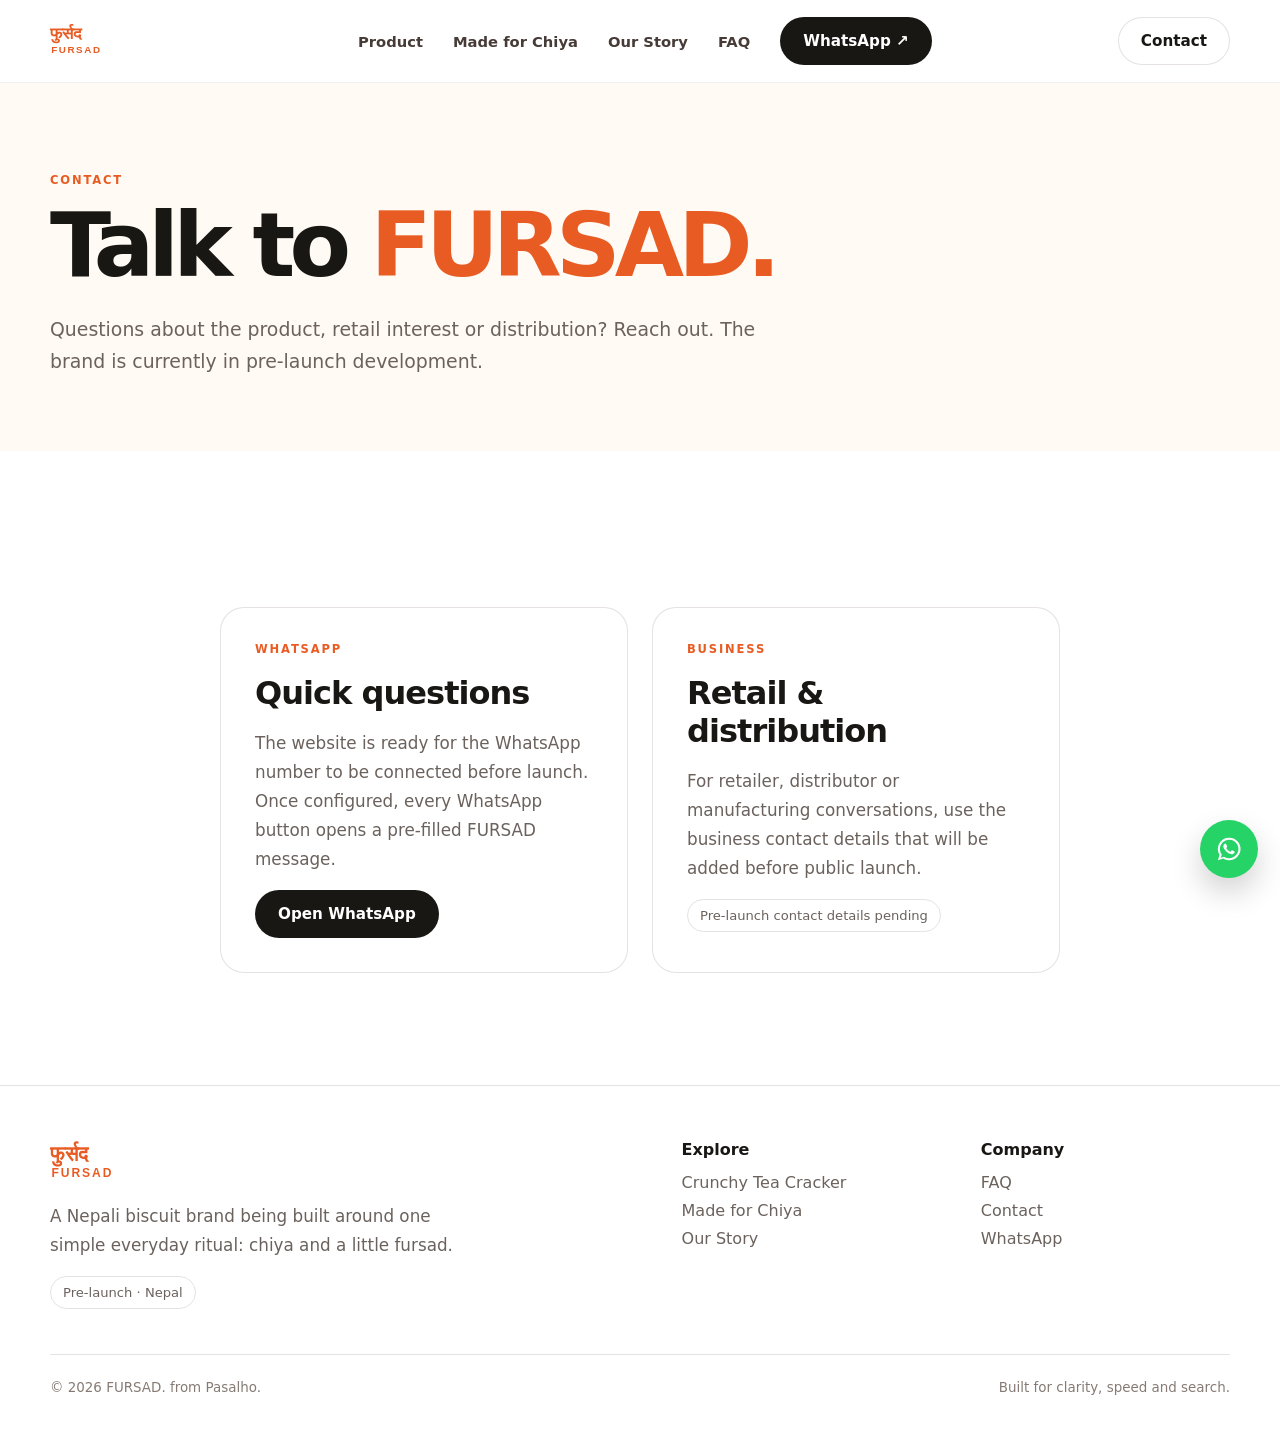
==== contact/index.html @ 2dcb5ae6 "Add complete Fursad static website and assets" ====
<!doctype html><html lang="en" data-whatsapp=""><head><meta charset="utf-8"><meta name="viewport" content="width=device-width,initial-scale=1"><title>Contact FURSAD | Nepal</title><meta name="description" content="Contact FURSAD about the upcoming Crunchy Tea Cracker, retail interest, distribution or product information."><meta name="theme-color" content="#E85C24"><link rel="icon" href="/assets/favicon.svg" type="image/svg+xml"><link rel="manifest" href="/manifest.webmanifest"><link rel="stylesheet" href="/assets/styles.css"><meta property="og:type" content="website"><meta property="og:title" content="Contact FURSAD | Nepal"><meta property="og:description" content="Contact FURSAD about the upcoming Crunchy Tea Cracker, retail interest, distribution or product information."><meta property="og:image" content="/assets/og-fursad.webp"><meta name="twitter:card" content="summary_large_image"></head><body><header class="nav"><div class="shell nav-inner"><a class="brand" href="/"><img src="/assets/logo.svg" alt="FURSAD"></a><nav class="nav-links" aria-label="Primary"><a href="/crunchy-tea-cracker/">Product</a><a href="/made-for-chiya/">Made for Chiya</a><a href="/our-story/">Our Story</a><a href="/faq/">FAQ</a><a class="button primary" data-whatsapp href="/contact/">WhatsApp ↗</a></nav><a class="button secondary" href="/contact/" aria-label="Contact FURSAD">Contact</a></div></header><main><section class="page-hero"><div class="shell"><div class="eyebrow">CONTACT</div><h1>Talk to <span class="orange">FURSAD.</span></h1><p>Questions about the product, retail interest or distribution? Reach out. The brand is currently in pre-launch development.</p></div></section><section class="section"><div class="shell content"><div class="contact-box"><div class="contact-panel"><div class="eyebrow">WHATSAPP</div><h2 style="margin-top:0">Quick questions</h2><p>The website is ready for the WhatsApp number to be connected before launch. Once configured, every WhatsApp button opens a pre-filled FURSAD message.</p><a class="button primary" data-whatsapp href="#">Open WhatsApp</a></div><div class="contact-panel"><div class="eyebrow">BUSINESS</div><h2 style="margin-top:0">Retail & distribution</h2><p>For retailer, distributor or manufacturing conversations, use the business contact details that will be added before public launch.</p><span class="pill">Pre-launch contact details pending</span></div></div></div></section></main><footer class="footer"><div class="shell"><div class="footer-grid"><div><img src="/assets/logo.svg" alt="FURSAD" style="width:150px"><p style="max-width:420px">A Nepali biscuit brand being built around one simple everyday ritual: chiya and a little fursad.</p><span class="pill">Pre-launch · Nepal</span></div><div><h4>Explore</h4><a href="/crunchy-tea-cracker/">Crunchy Tea Cracker</a><a href="/made-for-chiya/">Made for Chiya</a><a href="/our-story/">Our Story</a></div><div><h4>Company</h4><a href="/faq/">FAQ</a><a href="/contact/">Contact</a><a data-whatsapp href="/contact/">WhatsApp</a></div></div><div class="footer-bottom"><span>© 2026 FURSAD. from Pasalho.</span><span>Built for clarity, speed and search.</span></div></div></footer><a class="whatsapp" data-whatsapp href="/contact/" aria-label="Talk to FURSAD on WhatsApp"><svg viewBox="0 0 32 32" fill="none" aria-hidden="true"><path fill="currentColor" d="M16.04 3.2A12.75 12.75 0 0 0 5.24 22.72L3.2 28.8l6.28-2.01A12.8 12.8 0 1 0 16.04 3.2Zm0 23.27a10.52 10.52 0 0 1-5.36-1.47l-.38-.23-3.73 1.19 1.22-3.63-.25-.39A10.54 10.54 0 1 1 16.04 26.47Zm5.78-7.89c-.32-.16-1.88-.93-2.17-1.03-.29-.11-.5-.16-.71.16-.21.32-.82 1.03-1 1.24-.18.21-.37.24-.69.08-.32-.16-1.35-.5-2.57-1.59-.95-.85-1.59-1.89-1.78-2.21-.18-.32-.02-.49.14-.65.14-.14.32-.37.48-.56.16-.18.21-.32.32-.53.11-.21.05-.4-.03-.56-.08-.16-.71-1.72-.98-2.36-.26-.62-.52-.54-.71-.55h-.61c-.21 0-.56.08-.85.4-.29.32-1.11 1.08-1.11 2.64s1.14 3.06 1.3 3.27c.16.21 2.24 3.42 5.42 4.8.76.33 1.35.52 1.81.67.76.24 1.45.21 2 .13.61-.09 1.88-.77 2.14-1.51.26-.74.26-1.38.18-1.51-.08-.13-.29-.21-.61-.37Z"/></svg></a><script src="/assets/script.js" defer></script></body></html>
---- assets/styles.css ----
:root{--orange:#E85C24;--cream:#FFF3DE;--cream2:#FAE9CE;--brown:#382117;--olive:#596B32;--ink:#191714;--muted:#6B625D;--white:#fff;--line:rgba(56,33,23,.13);--shadow:0 24px 70px rgba(56,33,23,.12);--max:1180px}*{box-sizing:border-box}html{scroll-behavior:smooth}body{margin:0;background:#fff;color:var(--ink);font-family:Inter,ui-sans-serif,system-ui,-apple-system,BlinkMacSystemFont,"Segoe UI",sans-serif;-webkit-font-smoothing:antialiased}img{max-width:100%;display:block}a{color:inherit;text-decoration:none}p{line-height:1.72;color:var(--muted);font-size:1.05rem}.shell{width:min(calc(100% - 40px),var(--max));margin:auto}.nav{position:sticky;top:0;z-index:50;background:rgba(255,255,255,.88);backdrop-filter:blur(18px);border-bottom:1px solid rgba(56,33,23,.07)}.nav-inner{height:82px;display:flex;align-items:center;justify-content:space-between;gap:28px}.brand{display:flex;align-items:center;gap:14px}.brand img{width:122px;height:auto}.nav-links{display:flex;align-items:center;gap:30px;font-size:.92rem;font-weight:650}.nav-links a{color:#463b36}.nav-links a:hover{color:var(--orange)}.button{display:inline-flex;align-items:center;justify-content:center;gap:9px;border-radius:999px;padding:14px 22px;font-size:.95rem;font-weight:750;transition:.2s ease;border:1px solid transparent}.button.primary{background:var(--ink);color:white}.button.primary:hover{background:var(--orange);transform:translateY(-1px)}.button.secondary{border-color:var(--line);background:#fff}.button.secondary:hover{border-color:var(--orange);color:var(--orange)}.eyebrow{text-transform:uppercase;letter-spacing:.16em;font-size:.72rem;font-weight:800;color:var(--orange);margin-bottom:18px}.hero{padding:76px 0 70px;background:linear-gradient(180deg,#fff 0%,#fffaf3 100%);overflow:hidden}.hero-grid{display:grid;grid-template-columns:.95fr 1.05fr;gap:74px;align-items:center}.hero h1,.page-hero h1{font-size:clamp(3.6rem,7vw,7.2rem);line-height:.91;letter-spacing:-.065em;margin:0 0 26px;font-weight:850}.hero h1 span{color:var(--orange)}.hero-copy{max-width:620px;font-size:1.2rem}.hero-actions{display:flex;gap:12px;flex-wrap:wrap;margin-top:32px}.hero-media{position:relative}.hero-media:before{content:"";position:absolute;inset:10% -15% -12% 12%;background:#f4dcc1;border-radius:50%;filter:blur(1px);z-index:0}.hero-image{position:relative;z-index:1;border-radius:34px;box-shadow:var(--shadow);width:100%;aspect-ratio:4/3;object-fit:cover}.micro-note{font-size:.8rem;color:#84776f;margin-top:15px}.section{padding:112px 0}.section.soft{background:var(--cream)}.section.dark{background:var(--ink);color:white}.section.dark p{color:#cfc7c2}.section.dark .eyebrow{color:#ff915c}.display{font-size:clamp(2.7rem,5.2vw,5.7rem);line-height:.98;letter-spacing:-.055em;margin:0 0 28px;font-weight:830}.lede{font-size:1.2rem;max-width:750px}.two-col{display:grid;grid-template-columns:1fr 1fr;gap:80px;align-items:center}.principles{display:grid;grid-template-columns:repeat(3,1fr);gap:1px;background:var(--line);border:1px solid var(--line);margin-top:58px}.principle{background:white;padding:38px}.principle span{display:inline-flex;width:38px;height:38px;border-radius:50%;align-items:center;justify-content:center;background:var(--cream);color:var(--orange);font-weight:800;margin-bottom:52px}.principle h3{font-size:1.3rem;margin:0 0 12px}.product-card{background:white;border-radius:34px;padding:28px;box-shadow:var(--shadow)}.product-card img{border-radius:22px;width:100%;aspect-ratio:4/3;object-fit:cover}.product-meta{display:flex;justify-content:space-between;gap:20px;padding:22px 4px 0}.product-meta strong{font-size:1.15rem}.product-meta small{display:block;color:var(--muted);margin-top:5px}.quote{font-size:clamp(2.4rem,5vw,5rem);line-height:1.03;letter-spacing:-.05em;font-weight:800;max-width:930px}.orange{color:var(--orange)}.story-lines{display:grid;grid-template-columns:repeat(4,1fr);gap:22px;margin-top:55px}.story-line{border-top:1px solid rgba(255,255,255,.18);padding-top:24px}.story-line h3{color:white;font-size:1.1rem;margin:0 0 10px}.story-line p{font-size:.94rem}.faq-list{max-width:880px;margin:48px auto 0}.faq-item{border-top:1px solid var(--line);padding:28px 0}.faq-item h3{margin:0 0 12px;font-size:1.3rem}.faq-item p{margin:0}.prelaunch{text-align:center;max-width:820px;margin:auto}.prelaunch .display{max-width:760px;margin-left:auto;margin-right:auto}.footer{padding:54px 0 40px;border-top:1px solid var(--line)}.footer-grid{display:grid;grid-template-columns:1.4fr .6fr .6fr;gap:50px}.footer h4{margin:0 0 14px}.footer a{display:block;color:var(--muted);margin:9px 0}.footer-bottom{margin-top:45px;padding-top:25px;border-top:1px solid var(--line);display:flex;justify-content:space-between;color:#867b74;font-size:.84rem}.whatsapp{position:fixed;right:22px;bottom:22px;z-index:60;background:#25D366;color:white;width:58px;height:58px;border-radius:50%;display:flex;align-items:center;justify-content:center;box-shadow:0 14px 30px rgba(0,0,0,.18);transition:.2s}.whatsapp:hover{transform:translateY(-3px) scale(1.03)}.whatsapp svg{width:28px;height:28px}.page-hero{padding:90px 0 55px;background:#fffaf3}.page-hero p{max-width:760px;font-size:1.18rem}.content{max-width:840px;margin:auto}.content h2{font-size:2rem;letter-spacing:-.03em;margin:56px 0 14px}.content h3{font-size:1.3rem;margin:34px 0 8px}.contact-box{display:grid;grid-template-columns:1fr 1fr;gap:24px;margin-top:44px}.contact-panel{padding:34px;border:1px solid var(--line);border-radius:24px;background:white}.pill{display:inline-block;border:1px solid var(--line);padding:8px 12px;border-radius:999px;font-size:.82rem;color:var(--muted)}@media(max-width:900px){.nav-links{display:none}.hero{padding-top:42px}.hero-grid,.two-col{grid-template-columns:1fr;gap:46px}.hero-grid{grid-template-areas:"copy" "media"}.principles{grid-template-columns:1fr}.story-lines{grid-template-columns:1fr 1fr}.footer-grid{grid-template-columns:1fr 1fr}.footer-grid>div:first-child{grid-column:1/-1}.section{padding:82px 0}.contact-box{grid-template-columns:1fr}}@media(max-width:560px){.shell{width:min(calc(100% - 28px),var(--max))}.nav-inner{height:72px}.brand img{width:104px}.hero h1,.page-hero h1{font-size:3.4rem}.hero-copy{font-size:1.07rem}.hero-actions .button{width:100%}.hero-image{border-radius:24px}.section{padding:68px 0}.display{font-size:2.6rem}.principle{padding:28px}.story-lines{grid-template-columns:1fr}.footer-grid{grid-template-columns:1fr}.footer-grid>div:first-child{grid-column:auto}.footer-bottom{flex-direction:column;gap:8px}.whatsapp{right:16px;bottom:16px;width:54px;height:54px}.product-card{padding:18px;border-radius:24px}.product-card img{border-radius:17px}}@media(prefers-reduced-motion:reduce){html{scroll-behavior:auto}.button,.whatsapp{transition:none}}
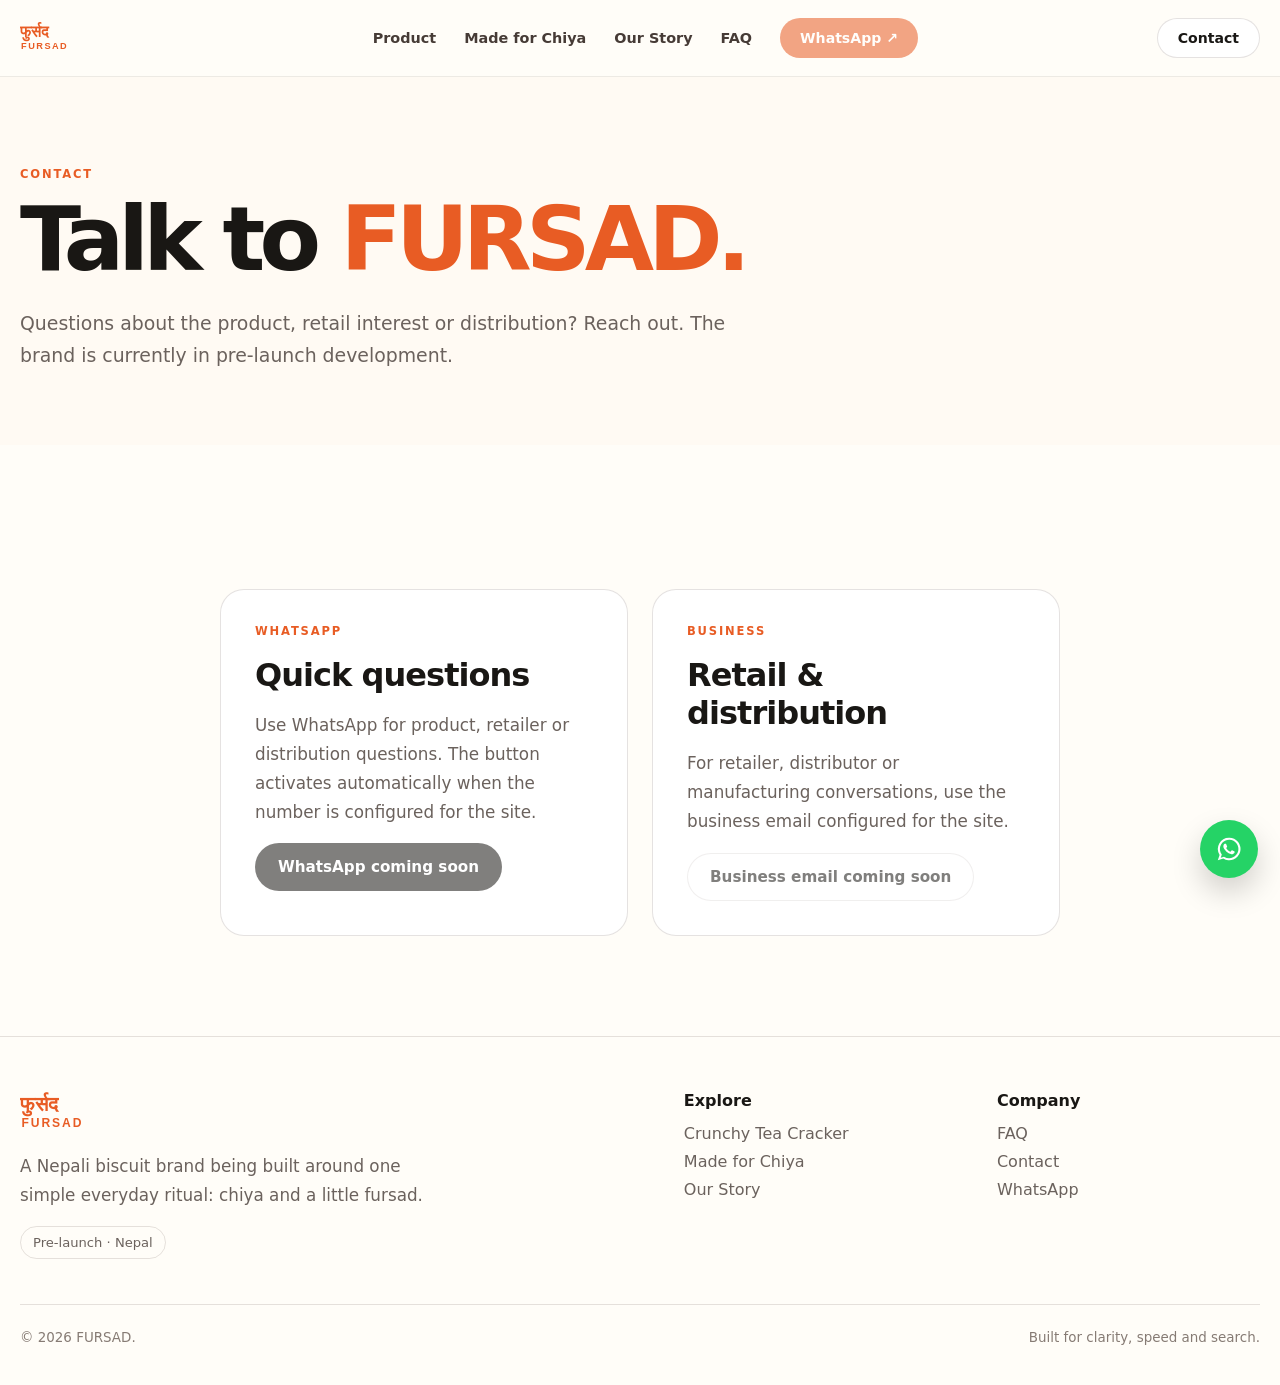
==== commit 90ecb3ba: "fix: clean brand ownership and contact UX" ====
--- a/contact/index.html
+++ b/contact/index.html
@@ -1 +1 @@
-<!doctype html><html lang="en" data-whatsapp=""><head><meta charset="utf-8"><meta name="viewport" content="width=device-width,initial-scale=1"><title>Contact FURSAD | Nepal</title><meta name="description" content="Contact FURSAD about the upcoming Crunchy Tea Cracker, retail interest, distribution or product information."><meta name="theme-color" content="#E85C24"><link rel="icon" href="/assets/favicon.svg" type="image/svg+xml"><link rel="manifest" href="/manifest.webmanifest"><link rel="stylesheet" href="/assets/styles.css"><meta property="og:type" content="website"><meta property="og:title" content="Contact FURSAD | Nepal"><meta property="og:description" content="Contact FURSAD about the upcoming Crunchy Tea Cracker, retail interest, distribution or product information."><meta property="og:image" content="/assets/og-fursad.webp"><meta name="twitter:card" content="summary_large_image"></head><body><header class="nav"><div class="shell nav-inner"><a class="brand" href="/"><img src="/assets/logo.svg" alt="FURSAD"></a><nav class="nav-links" aria-label="Primary"><a href="/crunchy-tea-cracker/">Product</a><a href="/made-for-chiya/">Made for Chiya</a><a href="/our-story/">Our Story</a><a href="/faq/">FAQ</a><a class="button primary" data-whatsapp href="/contact/">WhatsApp ↗</a></nav><a class="button secondary" href="/contact/" aria-label="Contact FURSAD">Contact</a></div></header><main><section class="page-hero"><div class="shell"><div class="eyebrow">CONTACT</div><h1>Talk to <span class="orange">FURSAD.</span></h1><p>Questions about the product, retail interest or distribution? Reach out. The brand is currently in pre-launch development.</p></div></section><section class="section"><div class="shell content"><div class="contact-box"><div class="contact-panel"><div class="eyebrow">WHATSAPP</div><h2 style="margin-top:0">Quick questions</h2><p>The website is ready for the WhatsApp number to be connected before launch. Once configured, every WhatsApp button opens a pre-filled FURSAD message.</p><a class="button primary" data-whatsapp href="#">Open WhatsApp</a></div><div class="contact-panel"><div class="eyebrow">BUSINESS</div><h2 style="margin-top:0">Retail & distribution</h2><p>For retailer, distributor or manufacturing conversations, use the business contact details that will be added before public launch.</p><span class="pill">Pre-launch contact details pending</span></div></div></div></section></main><footer class="footer"><div class="shell"><div class="footer-grid"><div><img src="/assets/logo.svg" alt="FURSAD" style="width:150px"><p style="max-width:420px">A Nepali biscuit brand being built around one simple everyday ritual: chiya and a little fursad.</p><span class="pill">Pre-launch · Nepal</span></div><div><h4>Explore</h4><a href="/crunchy-tea-cracker/">Crunchy Tea Cracker</a><a href="/made-for-chiya/">Made for Chiya</a><a href="/our-story/">Our Story</a></div><div><h4>Company</h4><a href="/faq/">FAQ</a><a href="/contact/">Contact</a><a data-whatsapp href="/contact/">WhatsApp</a></div></div><div class="footer-bottom"><span>© 2026 FURSAD. from Pasalho.</span><span>Built for clarity, speed and search.</span></div></div></footer><a class="whatsapp" data-whatsapp href="/contact/" aria-label="Talk to FURSAD on WhatsApp"><svg viewBox="0 0 32 32" fill="none" aria-hidden="true"><path fill="currentColor" d="M16.04 3.2A12.75 12.75 0 0 0 5.24 22.72L3.2 28.8l6.28-2.01A12.8 12.8 0 1 0 16.04 3.2Zm0 23.27a10.52 10.52 0 0 1-5.36-1.47l-.38-.23-3.73 1.19 1.22-3.63-.25-.39A10.54 10.54 0 1 1 16.04 26.47Zm5.78-7.89c-.32-.16-1.88-.93-2.17-1.03-.29-.11-.5-.16-.71.16-.21.32-.82 1.03-1 1.24-.18.21-.37.24-.69.08-.32-.16-1.35-.5-2.57-1.59-.95-.85-1.59-1.89-1.78-2.21-.18-.32-.02-.49.14-.65.14-.14.32-.37.48-.56.16-.18.21-.32.32-.53.11-.21.05-.4-.03-.56-.08-.16-.71-1.72-.98-2.36-.26-.62-.52-.54-.71-.55h-.61c-.21 0-.56.08-.85.4-.29.32-1.11 1.08-1.11 2.64s1.14 3.06 1.3 3.27c.16.21 2.24 3.42 5.42 4.8.76.33 1.35.52 1.81.67.76.24 1.45.21 2 .13.61-.09 1.88-.77 2.14-1.51.26-.74.26-1.38.18-1.51-.08-.13-.29-.21-.61-.37Z"/></svg></a><script src="/assets/script.js" defer></script></body></html>+<!doctype html><html lang="en" data-whatsapp=""><head><meta charset="utf-8"><meta name="viewport" content="width=device-width,initial-scale=1"><title>Contact FURSAD | Nepal</title><meta name="description" content="Contact FURSAD about the upcoming Crunchy Tea Cracker, retail interest, distribution or product information."><meta name="theme-color" content="#E85C24"><link rel="icon" href="/assets/favicon.svg" type="image/svg+xml"><link rel="manifest" href="/manifest.webmanifest"><link rel="stylesheet" href="/assets/styles.css"><link rel="canonical" href="https://fursad-blue.vercel.app/contact/"><meta property="og:type" content="website"><meta property="og:title" content="Contact FURSAD | Nepal"><meta property="og:description" content="Contact FURSAD about the upcoming Crunchy Tea Cracker, retail interest, distribution or product information."><meta property="og:url" content="https://fursad-blue.vercel.app/contact/"><meta property="og:image" content="https://fursad-blue.vercel.app/assets/og-fursad.webp"><meta name="twitter:card" content="summary_large_image"><meta name="twitter:image" content="https://fursad-blue.vercel.app/assets/og-fursad.webp"></head><body><header class="nav"><div class="shell nav-inner"><a class="brand" href="/"><img src="/assets/logo.svg" alt="FURSAD"></a><button class="menu-toggle" type="button" aria-label="Open navigation" aria-expanded="false" aria-controls="primary-navigation"><span></span><span></span><span></span></button><nav class="nav-links" id="primary-navigation" aria-label="Primary"><a href="/crunchy-tea-cracker/">Product</a><a href="/made-for-chiya/">Made for Chiya</a><a href="/our-story/">Our Story</a><a href="/faq/">FAQ</a><a class="mobile-only" href="/contact/">Contact</a><a class="button primary" data-whatsapp href="/contact/">WhatsApp ↗</a></nav><a class="button secondary" href="/contact/" aria-label="Contact FURSAD">Contact</a></div></header><main><section class="page-hero"><div class="shell"><div class="eyebrow">CONTACT</div><h1>Talk to <span class="orange">FURSAD.</span></h1><p>Questions about the product, retail interest or distribution? Reach out. The brand is currently in pre-launch development.</p></div></section><section class="section"><div class="shell content"><div class="contact-box"><div class="contact-panel"><div class="eyebrow">WHATSAPP</div><h2 style="margin-top:0">Quick questions</h2><p>Use WhatsApp for product, retailer or distribution questions. The button activates automatically when the number is configured for the site.</p><a class="button primary" data-whatsapp href="#" aria-disabled="true">WhatsApp coming soon</a></div><div class="contact-panel"><div class="eyebrow">BUSINESS</div><h2 style="margin-top:0">Retail & distribution</h2><p>For retailer, distributor or manufacturing conversations, use the business email configured for the site.</p><a class="button secondary contact-email" data-business-email href="#" aria-disabled="true">Business email coming soon</a></div></div></div></section></main><footer class="footer"><div class="shell"><div class="footer-grid"><div><img src="/assets/logo.svg" alt="FURSAD" style="width:150px"><p style="max-width:420px">A Nepali biscuit brand being built around one simple everyday ritual: chiya and a little fursad.</p><span class="pill">Pre-launch · Nepal</span></div><div><h4>Explore</h4><a href="/crunchy-tea-cracker/">Crunchy Tea Cracker</a><a href="/made-for-chiya/">Made for Chiya</a><a href="/our-story/">Our Story</a></div><div><h4>Company</h4><a href="/faq/">FAQ</a><a href="/contact/">Contact</a><a data-whatsapp href="/contact/">WhatsApp</a></div></div><div class="footer-bottom"><span>© 2026 FURSAD.</span><span>Built for clarity, speed and search.</span></div></div></footer><a class="whatsapp" data-whatsapp href="/contact/" aria-label="Talk to FURSAD on WhatsApp"><svg viewBox="0 0 32 32" fill="none" aria-hidden="true"><path fill="currentColor" d="M16.04 3.2A12.75 12.75 0 0 0 5.24 22.72L3.2 28.8l6.28-2.01A12.8 12.8 0 1 0 16.04 3.2Zm0 23.27a10.52 10.52 0 0 1-5.36-1.47l-.38-.23-3.73 1.19 1.22-3.63-.25-.39A10.54 10.54 0 1 1 16.04 26.47Zm5.78-7.89c-.32-.16-1.88-.93-2.17-1.03-.29-.11-.5-.16-.71.16-.21.32-.82 1.03-1 1.24-.18.21-.37.24-.69.08-.32-.16-1.35-.5-2.57-1.59-.95-.85-1.59-1.89-1.78-2.21-.18-.32-.02-.49.14-.65.14-.14.32-.37.48-.56.16-.18.21-.32.32-.53.11-.21.05-.4-.03-.56-.08-.16-.71-1.72-.98-2.36-.26-.62-.52-.54-.71-.55h-.61c-.21 0-.56.08-.85.4-.29.32-1.11 1.08-1.11 2.64s1.14 3.06 1.3 3.27c.16.21 2.24 3.42 5.42 4.8.76.33 1.35.52 1.81.67.76.24 1.45.21 2 .13.61-.09 1.88-.77 2.14-1.51.26-.74.26-1.38.18-1.51-.08-.13-.29-.21-.61-.37Z"/></svg></a><script src="/assets/site-config.js"></script><script src="/assets/script.js" defer></script></body></html>
--- a/assets/styles.css
+++ b/assets/styles.css
@@ -1 +1,56 @@
 :root{--orange:#E85C24;--cream:#FFF3DE;--cream2:#FAE9CE;--brown:#382117;--olive:#596B32;--ink:#191714;--muted:#6B625D;--white:#fff;--line:rgba(56,33,23,.13);--shadow:0 24px 70px rgba(56,33,23,.12);--max:1180px}*{box-sizing:border-box}html{scroll-behavior:smooth}body{margin:0;background:#fff;color:var(--ink);font-family:Inter,ui-sans-serif,system-ui,-apple-system,BlinkMacSystemFont,"Segoe UI",sans-serif;-webkit-font-smoothing:antialiased}img{max-width:100%;display:block}a{color:inherit;text-decoration:none}p{line-height:1.72;color:var(--muted);font-size:1.05rem}.shell{width:min(calc(100% - 40px),var(--max));margin:auto}.nav{position:sticky;top:0;z-index:50;background:rgba(255,255,255,.88);backdrop-filter:blur(18px);border-bottom:1px solid rgba(56,33,23,.07)}.nav-inner{height:82px;display:flex;align-items:center;justify-content:space-between;gap:28px}.brand{display:flex;align-items:center;gap:14px}.brand img{width:122px;height:auto}.nav-links{display:flex;align-items:center;gap:30px;font-size:.92rem;font-weight:650}.nav-links a{color:#463b36}.nav-links a:hover{color:var(--orange)}.button{display:inline-flex;align-items:center;justify-content:center;gap:9px;border-radius:999px;padding:14px 22px;font-size:.95rem;font-weight:750;transition:.2s ease;border:1px solid transparent}.button.primary{background:var(--ink);color:white}.button.primary:hover{background:var(--orange);transform:translateY(-1px)}.button.secondary{border-color:var(--line);background:#fff}.button.secondary:hover{border-color:var(--orange);color:var(--orange)}.eyebrow{text-transform:uppercase;letter-spacing:.16em;font-size:.72rem;font-weight:800;color:var(--orange);margin-bottom:18px}.hero{padding:76px 0 70px;background:linear-gradient(180deg,#fff 0%,#fffaf3 100%);overflow:hidden}.hero-grid{display:grid;grid-template-columns:.95fr 1.05fr;gap:74px;align-items:center}.hero h1,.page-hero h1{font-size:clamp(3.6rem,7vw,7.2rem);line-height:.91;letter-spacing:-.065em;margin:0 0 26px;font-weight:850}.hero h1 span{color:var(--orange)}.hero-copy{max-width:620px;font-size:1.2rem}.hero-actions{display:flex;gap:12px;flex-wrap:wrap;margin-top:32px}.hero-media{position:relative}.hero-media:before{content:"";position:absolute;inset:10% -15% -12% 12%;background:#f4dcc1;border-radius:50%;filter:blur(1px);z-index:0}.hero-image{position:relative;z-index:1;border-radius:34px;box-shadow:var(--shadow);width:100%;aspect-ratio:4/3;object-fit:cover}.micro-note{font-size:.8rem;color:#84776f;margin-top:15px}.section{padding:112px 0}.section.soft{background:var(--cream)}.section.dark{background:var(--ink);color:white}.section.dark p{color:#cfc7c2}.section.dark .eyebrow{color:#ff915c}.display{font-size:clamp(2.7rem,5.2vw,5.7rem);line-height:.98;letter-spacing:-.055em;margin:0 0 28px;font-weight:830}.lede{font-size:1.2rem;max-width:750px}.two-col{display:grid;grid-template-columns:1fr 1fr;gap:80px;align-items:center}.principles{display:grid;grid-template-columns:repeat(3,1fr);gap:1px;background:var(--line);border:1px solid var(--line);margin-top:58px}.principle{background:white;padding:38px}.principle span{display:inline-flex;width:38px;height:38px;border-radius:50%;align-items:center;justify-content:center;background:var(--cream);color:var(--orange);font-weight:800;margin-bottom:52px}.principle h3{font-size:1.3rem;margin:0 0 12px}.product-card{background:white;border-radius:34px;padding:28px;box-shadow:var(--shadow)}.product-card img{border-radius:22px;width:100%;aspect-ratio:4/3;object-fit:cover}.product-meta{display:flex;justify-content:space-between;gap:20px;padding:22px 4px 0}.product-meta strong{font-size:1.15rem}.product-meta small{display:block;color:var(--muted);margin-top:5px}.quote{font-size:clamp(2.4rem,5vw,5rem);line-height:1.03;letter-spacing:-.05em;font-weight:800;max-width:930px}.orange{color:var(--orange)}.story-lines{display:grid;grid-template-columns:repeat(4,1fr);gap:22px;margin-top:55px}.story-line{border-top:1px solid rgba(255,255,255,.18);padding-top:24px}.story-line h3{color:white;font-size:1.1rem;margin:0 0 10px}.story-line p{font-size:.94rem}.faq-list{max-width:880px;margin:48px auto 0}.faq-item{border-top:1px solid var(--line);padding:28px 0}.faq-item h3{margin:0 0 12px;font-size:1.3rem}.faq-item p{margin:0}.prelaunch{text-align:center;max-width:820px;margin:auto}.prelaunch .display{max-width:760px;margin-left:auto;margin-right:auto}.footer{padding:54px 0 40px;border-top:1px solid var(--line)}.footer-grid{display:grid;grid-template-columns:1.4fr .6fr .6fr;gap:50px}.footer h4{margin:0 0 14px}.footer a{display:block;color:var(--muted);margin:9px 0}.footer-bottom{margin-top:45px;padding-top:25px;border-top:1px solid var(--line);display:flex;justify-content:space-between;color:#867b74;font-size:.84rem}.whatsapp{position:fixed;right:22px;bottom:22px;z-index:60;background:#25D366;color:white;width:58px;height:58px;border-radius:50%;display:flex;align-items:center;justify-content:center;box-shadow:0 14px 30px rgba(0,0,0,.18);transition:.2s}.whatsapp:hover{transform:translateY(-3px) scale(1.03)}.whatsapp svg{width:28px;height:28px}.page-hero{padding:90px 0 55px;background:#fffaf3}.page-hero p{max-width:760px;font-size:1.18rem}.content{max-width:840px;margin:auto}.content h2{font-size:2rem;letter-spacing:-.03em;margin:56px 0 14px}.content h3{font-size:1.3rem;margin:34px 0 8px}.contact-box{display:grid;grid-template-columns:1fr 1fr;gap:24px;margin-top:44px}.contact-panel{padding:34px;border:1px solid var(--line);border-radius:24px;background:white}.pill{display:inline-block;border:1px solid var(--line);padding:8px 12px;border-radius:999px;font-size:.82rem;color:var(--muted)}@media(max-width:900px){.nav-links{display:none}.hero{padding-top:42px}.hero-grid,.two-col{grid-template-columns:1fr;gap:46px}.hero-grid{grid-template-areas:"copy" "media"}.principles{grid-template-columns:1fr}.story-lines{grid-template-columns:1fr 1fr}.footer-grid{grid-template-columns:1fr 1fr}.footer-grid>div:first-child{grid-column:1/-1}.section{padding:82px 0}.contact-box{grid-template-columns:1fr}}@media(max-width:560px){.shell{width:min(calc(100% - 28px),var(--max))}.nav-inner{height:72px}.brand img{width:104px}.hero h1,.page-hero h1{font-size:3.4rem}.hero-copy{font-size:1.07rem}.hero-actions .button{width:100%}.hero-image{border-radius:24px}.section{padding:68px 0}.display{font-size:2.6rem}.principle{padding:28px}.story-lines{grid-template-columns:1fr}.footer-grid{grid-template-columns:1fr}.footer-grid>div:first-child{grid-column:auto}.footer-bottom{flex-direction:column;gap:8px}.whatsapp{right:16px;bottom:16px;width:54px;height:54px}.product-card{padding:18px;border-radius:24px}.product-card img{border-radius:17px}}@media(prefers-reduced-motion:reduce){html{scroll-behavior:auto}.button,.whatsapp{transition:none}}
+
+/* The hero image has intrinsic HTML dimensions. Give it an explicit rendered
+   height so the copy and image share a predictable first-screen layout. */
+:root{--max:1240px;--shadow:0 28px 72px rgba(68,34,14,.16)}
+body{background:#fffdf8}
+.nav{background:rgba(255,253,248,.94);border-bottom:1px solid rgba(56,33,23,.09)}
+.nav-inner{height:76px}
+.brand img{width:114px}
+.nav-links{gap:28px}
+.nav-links a:not(.button){font-size:.9rem;font-weight:650}
+.nav-links .button.primary{background:var(--orange);padding:11px 19px;font-size:.88rem}
+.nav-inner>.button.secondary{padding:11px 20px;font-size:.88rem}
+.hero{padding:58px 0 76px;background:#fff7ec}
+.hero-grid{grid-template-columns:minmax(0,.88fr) minmax(0,1.12fr);gap:clamp(34px,5vw,80px);align-items:center}
+.hero-grid>div:first-child{min-width:0}
+.hero .eyebrow{display:inline-block;margin-bottom:24px;padding:9px 13px;border:1px solid rgba(232,92,36,.23);border-radius:99px;background:#fff9f2;font-size:.68rem}
+.hero h1{font-size:clamp(3.8rem,6vw,6.7rem);line-height:.96;letter-spacing:-.065em;max-width:620px;margin-bottom:24px}
+.hero-copy{font-size:clamp(1.08rem,1.4vw,1.25rem);line-height:1.6;max-width:510px}
+.hero-actions{margin-top:30px}
+.hero .button.primary{background:var(--orange)}
+.hero .button.primary:hover{background:var(--ink)}
+.hero-media{min-width:0}
+.hero-media:before{inset:9% -3% -5% 9%;border-radius:38px;background:#f2d8bb;filter:none}
+.hero-image{width:100%;height:auto;aspect-ratio:4/3;object-fit:cover;object-position:center;border-radius:28px}
+.micro-note{margin-top:20px;font-size:.78rem}
+.section{padding:100px 0}
+.section.soft{background:#f9edda}
+.principles{background:transparent;border:0;gap:18px}
+.principle{border:1px solid var(--line);border-radius:20px;padding:30px;background:#fffdf9}
+.principle span{margin-bottom:38px}
+.product-card{border:1px solid rgba(56,33,23,.08)}
+@media(max-width:900px){.hero{padding:44px 0 68px}.hero-grid{grid-template-columns:1fr;gap:38px}.hero h1{max-width:700px}.hero-media{max-width:740px}.section{padding:76px 0}}
+@media(max-width:560px){.nav-inner{height:68px}.hero{padding:40px 0 58px}.hero h1{font-size:clamp(3.4rem,15vw,4.4rem)}.hero-image{border-radius:20px}.hero-media:before{border-radius:24px}.section{padding:64px 0}}
+
+
+/* Mobile navigation and launch-safe contact states */
+.menu-toggle{display:none;width:44px;height:44px;border:1px solid var(--line);border-radius:12px;background:#fff;align-items:center;justify-content:center;flex-direction:column;gap:5px;cursor:pointer}
+.menu-toggle span{display:block;width:19px;height:2px;border-radius:2px;background:var(--ink);transition:transform .2s ease,opacity .2s ease}
+.menu-toggle[aria-expanded="true"] span:nth-child(1){transform:translateY(7px) rotate(45deg)}
+.menu-toggle[aria-expanded="true"] span:nth-child(2){opacity:0}
+.menu-toggle[aria-expanded="true"] span:nth-child(3){transform:translateY(-7px) rotate(-45deg)}
+.mobile-only{display:none!important}
+.button[aria-disabled="true"]{opacity:.55;cursor:not-allowed;pointer-events:none}
+@media(max-width:900px){
+  .nav-inner{position:relative}
+  .menu-toggle{display:inline-flex;margin-left:auto}
+  .nav-inner>.button.secondary{display:none}
+  .nav-links{display:none;position:absolute;top:calc(100% + 1px);left:0;right:0;background:#fffdf8;border:1px solid var(--line);border-radius:0 0 18px 18px;box-shadow:0 18px 40px rgba(56,33,23,.12);padding:16px 18px 20px;flex-direction:column;align-items:stretch;gap:4px}
+  .nav-links.is-open{display:flex}
+  .nav-links>a{padding:12px 10px;border-radius:10px}
+  .nav-links>a:not(.button):hover{background:var(--cream)}
+  .nav-links .button{width:100%;margin-top:6px}
+  .mobile-only{display:block!important}
+}
+@media(prefers-reduced-motion:reduce){.menu-toggle span{transition:none}}
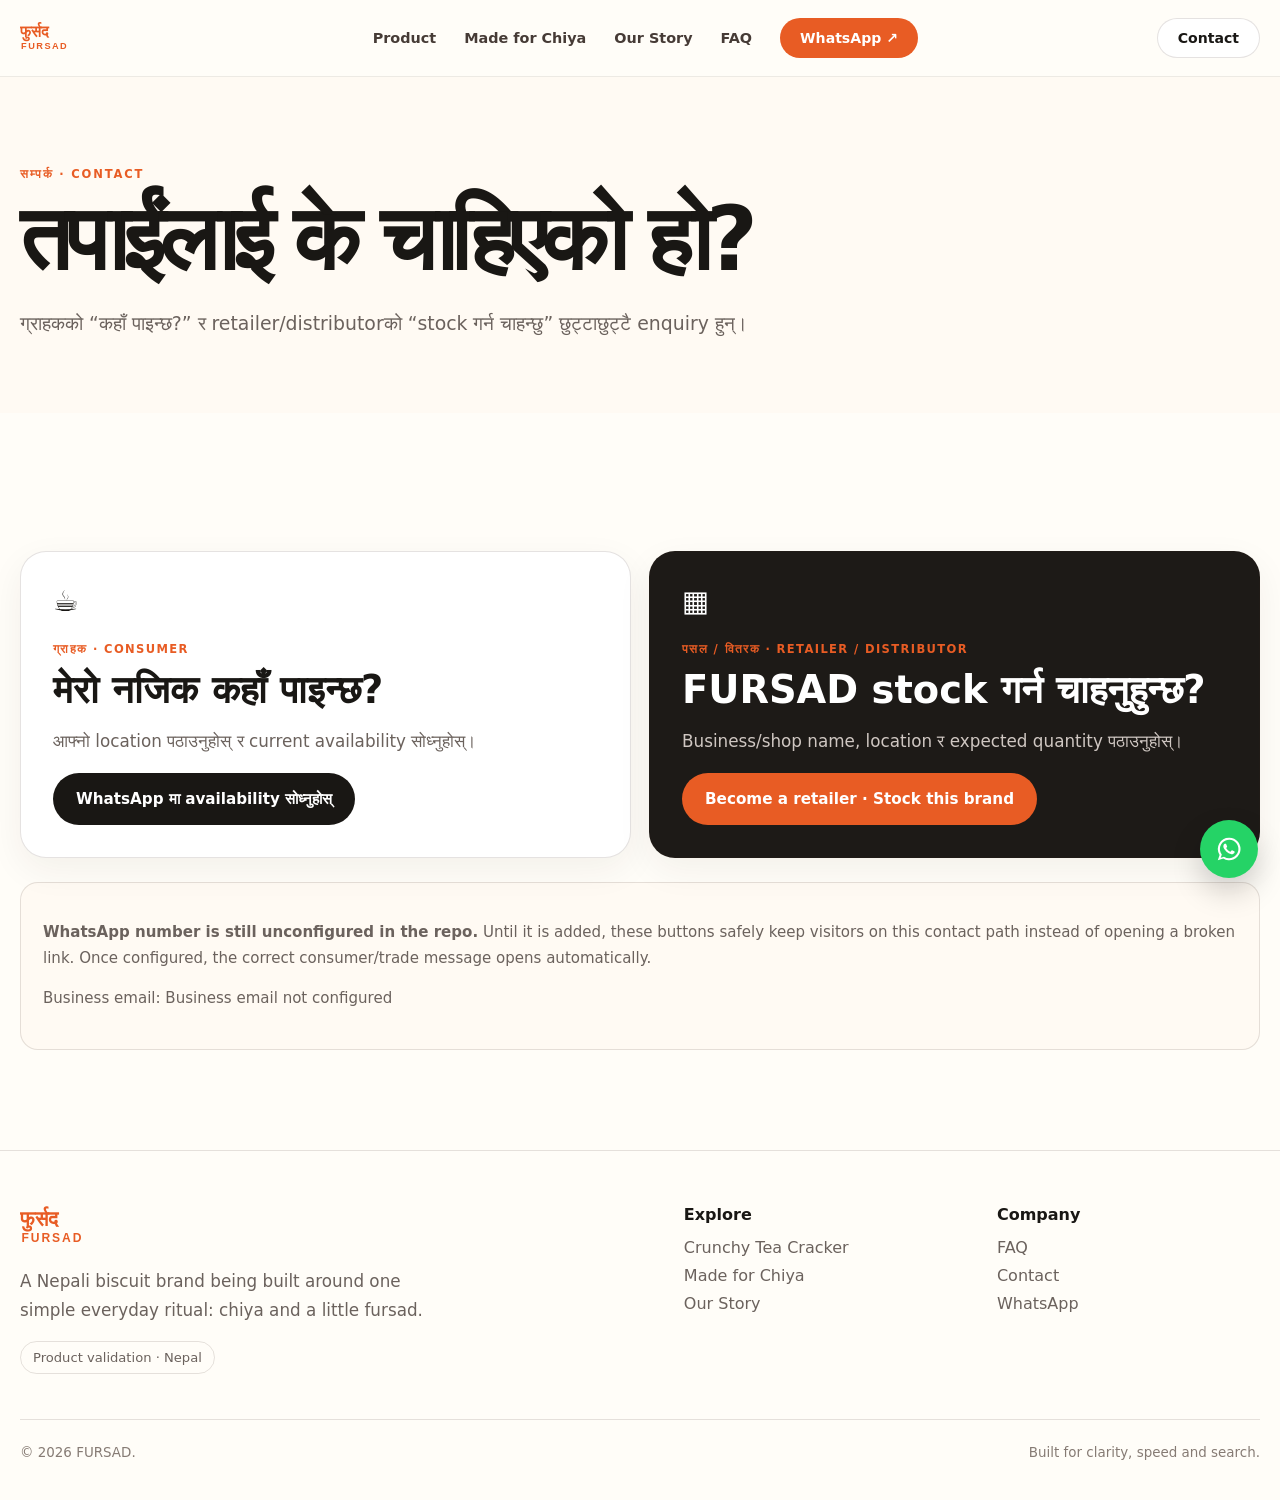
==== commit 4c9d6228: "feat: make FURSAD site bilingual, proof-led and mobile-first" ====
--- a/contact/index.html
+++ b/contact/index.html
@@ -1 +1,10 @@
-<!doctype html><html lang="en" data-whatsapp=""><head><meta charset="utf-8"><meta name="viewport" content="width=device-width,initial-scale=1"><title>Contact FURSAD | Nepal</title><meta name="description" content="Contact FURSAD about the upcoming Crunchy Tea Cracker, retail interest, distribution or product information."><meta name="theme-color" content="#E85C24"><link rel="icon" href="/assets/favicon.svg" type="image/svg+xml"><link rel="manifest" href="/manifest.webmanifest"><link rel="stylesheet" href="/assets/styles.css"><link rel="canonical" href="https://fursad-blue.vercel.app/contact/"><meta property="og:type" content="website"><meta property="og:title" content="Contact FURSAD | Nepal"><meta property="og:description" content="Contact FURSAD about the upcoming Crunchy Tea Cracker, retail interest, distribution or product information."><meta property="og:url" content="https://fursad-blue.vercel.app/contact/"><meta property="og:image" content="https://fursad-blue.vercel.app/assets/og-fursad.webp"><meta name="twitter:card" content="summary_large_image"><meta name="twitter:image" content="https://fursad-blue.vercel.app/assets/og-fursad.webp"></head><body><header class="nav"><div class="shell nav-inner"><a class="brand" href="/"><img src="/assets/logo.svg" alt="FURSAD"></a><button class="menu-toggle" type="button" aria-label="Open navigation" aria-expanded="false" aria-controls="primary-navigation"><span></span><span></span><span></span></button><nav class="nav-links" id="primary-navigation" aria-label="Primary"><a href="/crunchy-tea-cracker/">Product</a><a href="/made-for-chiya/">Made for Chiya</a><a href="/our-story/">Our Story</a><a href="/faq/">FAQ</a><a class="mobile-only" href="/contact/">Contact</a><a class="button primary" data-whatsapp href="/contact/">WhatsApp ↗</a></nav><a class="button secondary" href="/contact/" aria-label="Contact FURSAD">Contact</a></div></header><main><section class="page-hero"><div class="shell"><div class="eyebrow">CONTACT</div><h1>Talk to <span class="orange">FURSAD.</span></h1><p>Questions about the product, retail interest or distribution? Reach out. The brand is currently in pre-launch development.</p></div></section><section class="section"><div class="shell content"><div class="contact-box"><div class="contact-panel"><div class="eyebrow">WHATSAPP</div><h2 style="margin-top:0">Quick questions</h2><p>Use WhatsApp for product, retailer or distribution questions. The button activates automatically when the number is configured for the site.</p><a class="button primary" data-whatsapp href="#" aria-disabled="true">WhatsApp coming soon</a></div><div class="contact-panel"><div class="eyebrow">BUSINESS</div><h2 style="margin-top:0">Retail & distribution</h2><p>For retailer, distributor or manufacturing conversations, use the business email configured for the site.</p><a class="button secondary contact-email" data-business-email href="#" aria-disabled="true">Business email coming soon</a></div></div></div></section></main><footer class="footer"><div class="shell"><div class="footer-grid"><div><img src="/assets/logo.svg" alt="FURSAD" style="width:150px"><p style="max-width:420px">A Nepali biscuit brand being built around one simple everyday ritual: chiya and a little fursad.</p><span class="pill">Pre-launch · Nepal</span></div><div><h4>Explore</h4><a href="/crunchy-tea-cracker/">Crunchy Tea Cracker</a><a href="/made-for-chiya/">Made for Chiya</a><a href="/our-story/">Our Story</a></div><div><h4>Company</h4><a href="/faq/">FAQ</a><a href="/contact/">Contact</a><a data-whatsapp href="/contact/">WhatsApp</a></div></div><div class="footer-bottom"><span>© 2026 FURSAD.</span><span>Built for clarity, speed and search.</span></div></div></footer><a class="whatsapp" data-whatsapp href="/contact/" aria-label="Talk to FURSAD on WhatsApp"><svg viewBox="0 0 32 32" fill="none" aria-hidden="true"><path fill="currentColor" d="M16.04 3.2A12.75 12.75 0 0 0 5.24 22.72L3.2 28.8l6.28-2.01A12.8 12.8 0 1 0 16.04 3.2Zm0 23.27a10.52 10.52 0 0 1-5.36-1.47l-.38-.23-3.73 1.19 1.22-3.63-.25-.39A10.54 10.54 0 1 1 16.04 26.47Zm5.78-7.89c-.32-.16-1.88-.93-2.17-1.03-.29-.11-.5-.16-.71.16-.21.32-.82 1.03-1 1.24-.18.21-.37.24-.69.08-.32-.16-1.35-.5-2.57-1.59-.95-.85-1.59-1.89-1.78-2.21-.18-.32-.02-.49.14-.65.14-.14.32-.37.48-.56.16-.18.21-.32.32-.53.11-.21.05-.4-.03-.56-.08-.16-.71-1.72-.98-2.36-.26-.62-.52-.54-.71-.55h-.61c-.21 0-.56.08-.85.4-.29.32-1.11 1.08-1.11 2.64s1.14 3.06 1.3 3.27c.16.21 2.24 3.42 5.42 4.8.76.33 1.35.52 1.81.67.76.24 1.45.21 2 .13.61-.09 1.88-.77 2.14-1.51.26-.74.26-1.38.18-1.51-.08-.13-.29-.21-.61-.37Z"/></svg></a><script src="/assets/site-config.js"></script><script src="/assets/script.js" defer></script></body></html>+<!doctype html><html lang="ne" data-whatsapp=""><head><meta charset="utf-8"><meta name="viewport" content="width=device-width,initial-scale=1"><title>Contact FURSAD | Nepal</title><meta name="description" content="Contact FURSAD about the upcoming Crunchy Tea Cracker, retail interest, distribution or product information."><meta name="theme-color" content="#E85C24"><link rel="icon" href="/assets/favicon.svg" type="image/svg+xml"><link rel="manifest" href="/manifest.webmanifest"><link rel="stylesheet" href="/assets/styles.css"><link rel="stylesheet" href="/assets/conversion.css"><link rel="canonical" href="https://fursad-blue.vercel.app/contact/"><meta property="og:type" content="website"><meta property="og:title" content="Contact FURSAD | Nepal"><meta property="og:description" content="Contact FURSAD about the upcoming Crunchy Tea Cracker, retail interest, distribution or product information."><meta property="og:url" content="https://fursad-blue.vercel.app/contact/"><meta property="og:image" content="https://fursad-blue.vercel.app/assets/og-fursad.webp"><meta name="twitter:card" content="summary_large_image"><meta name="twitter:image" content="https://fursad-blue.vercel.app/assets/og-fursad.webp"></head><body><header class="nav"><div class="shell nav-inner"><a class="brand" href="/"><img src="/assets/logo.svg" alt="FURSAD"></a><button class="menu-toggle" type="button" aria-label="Open navigation" aria-expanded="false" aria-controls="primary-navigation"><span></span><span></span><span></span></button><nav class="nav-links" id="primary-navigation" aria-label="Primary"><a href="/crunchy-tea-cracker/">Product</a><a href="/made-for-chiya/">Made for Chiya</a><a href="/our-story/">Our Story</a><a href="/faq/">FAQ</a><a class="mobile-only" href="/contact/">Contact</a><a class="button primary" data-whatsapp href="/contact/">WhatsApp ↗</a></nav><a class="button secondary" href="/contact/" aria-label="Contact FURSAD">Contact</a></div></header><main>
+<section class="page-hero"><div class="shell"><div class="eyebrow">सम्पर्क · CONTACT</div><h1>तपाईंलाई के चाहिएको हो?</h1><p>ग्राहकको “कहाँ पाइन्छ?” र retailer/distributorको “stock गर्न चाहन्छु” छुट्टाछुट्टै enquiry हुन्।</p></div></section>
+<section class="section"><div class="shell">
+  <div class="buy-grid">
+    <article class="path-card"><div class="path-icon">☕</div><span class="path-label">ग्राहक · CONSUMER</span><h2>मेरो नजिक कहाँ पाइन्छ?</h2><p>आफ्नो location पठाउनुहोस् र current availability सोध्नुहोस्।</p><a class="button primary" data-whatsapp data-whatsapp-message="नमस्ते FURSAD, FURSAD Crunchy Tea Cracker मेरो नजिक कहाँ पाइन्छ? मेरो location: ____" href="/contact/">WhatsApp मा availability सोध्नुहोस्</a></article>
+    <article class="path-card retailer-path"><div class="path-icon">▦</div><span class="path-label">पसल / वितरक · RETAILER / DISTRIBUTOR</span><h2>FURSAD stock गर्न चाहनुहुन्छ?</h2><p>Business/shop name, location र expected quantity पठाउनुहोस्।</p><a class="button primary" data-whatsapp data-whatsapp-message="नमस्ते FURSAD, म FURSAD stock गर्न चाहन्छु। Business/Shop name: ____ | Location: ____ | Retailer/Distributor: ____ | Expected quantity: ____" href="/contact/">Become a retailer · Stock this brand</a></article>
+  </div>
+  <div class="contact-secondary"><p><strong>WhatsApp number is still unconfigured in the repo.</strong> Until it is added, these buttons safely keep visitors on this contact path instead of opening a broken link. Once configured, the correct consumer/trade message opens automatically.</p><p>Business email: <a data-business-email>Not configured</a></p></div>
+</div></section>
+</main><footer class="footer"><div class="shell"><div class="footer-grid"><div><img src="/assets/logo.svg" alt="FURSAD" style="width:150px"><p style="max-width:420px">A Nepali biscuit brand being built around one simple everyday ritual: chiya and a little fursad.</p><span class="pill">Product validation · Nepal</span></div><div><h4>Explore</h4><a href="/crunchy-tea-cracker/">Crunchy Tea Cracker</a><a href="/made-for-chiya/">Made for Chiya</a><a href="/our-story/">Our Story</a></div><div><h4>Company</h4><a href="/faq/">FAQ</a><a href="/contact/">Contact</a><a data-whatsapp href="/contact/">WhatsApp</a></div></div><div class="footer-bottom"><span>© 2026 FURSAD.</span><span>Built for clarity, speed and search.</span></div></div></footer><a class="whatsapp" data-whatsapp href="/contact/" aria-label="Talk to FURSAD on WhatsApp"><svg viewBox="0 0 32 32" fill="none" aria-hidden="true"><path fill="currentColor" d="M16.04 3.2A12.75 12.75 0 0 0 5.24 22.72L3.2 28.8l6.28-2.01A12.8 12.8 0 1 0 16.04 3.2Zm0 23.27a10.52 10.52 0 0 1-5.36-1.47l-.38-.23-3.73 1.19 1.22-3.63-.25-.39A10.54 10.54 0 1 1 16.04 26.47Zm5.78-7.89c-.32-.16-1.88-.93-2.17-1.03-.29-.11-.5-.16-.71.16-.21.32-.82 1.03-1 1.24-.18.21-.37.24-.69.08-.32-.16-1.35-.5-2.57-1.59-.95-.85-1.59-1.89-1.78-2.21-.18-.32-.02-.49.14-.65.14-.14.32-.37.48-.56.16-.18.21-.32.32-.53.11-.21.05-.4-.03-.56-.08-.16-.71-1.72-.98-2.36-.26-.62-.52-.54-.71-.55h-.61c-.21 0-.56.08-.85.4-.29.32-1.11 1.08-1.11 2.64s1.14 3.06 1.3 3.27c.16.21 2.24 3.42 5.42 4.8.76.33 1.35.52 1.81.67.76.24 1.45.21 2 .13.61-.09 1.88-.77 2.14-1.51.26-.74.26-1.38.18-1.51-.08-.13-.29-.21-.61-.37Z"/></svg></a><script src="/assets/site-config.js"></script><script src="/assets/script.js" defer></script></body></html>
--- a/assets/styles.css
+++ b/assets/styles.css
@@ -54,3 +54,20 @@
   .mobile-only{display:block!important}
 }
 @media(prefers-reduced-motion:reduce){.menu-toggle span{transition:none}}
+
+
+/* CMS-managed public sections */
+.managed-grid{display:grid;grid-template-columns:repeat(3,1fr);gap:18px;margin-top:36px}
+.managed-card{overflow:hidden;border:1px solid var(--line);border-radius:22px;background:#fff}
+.managed-card>img{width:100%;aspect-ratio:16/10;object-fit:cover}
+.managed-copy{padding:22px}
+.managed-copy h3{margin:0 0 8px;font-size:1.25rem}
+.managed-copy p{margin:0}
+.review-card .managed-copy strong{display:block;margin-top:16px}
+.review-card .managed-copy a{display:inline-block;margin-top:10px;color:var(--orange);font-weight:800}
+.partner-grid{display:grid;grid-template-columns:repeat(4,1fr);gap:14px;margin-top:36px}
+.partner-card{display:flex;align-items:center;gap:14px;border:1px solid var(--line);border-radius:18px;padding:18px;background:#fff}
+.partner-card img{width:58px;height:58px;object-fit:contain;border-radius:10px}
+.partner-card p{font-size:.88rem;margin:4px 0 0}
+@media(max-width:900px){.managed-grid{grid-template-columns:1fr 1fr}.partner-grid{grid-template-columns:1fr 1fr}}
+@media(max-width:560px){.managed-grid,.partner-grid{grid-template-columns:1fr}}
--- a/assets/conversion.css
+++ b/assets/conversion.css
@@ -0,0 +1,44 @@
+
+/* FURSAD bilingual conversion + proof + mobile-first layer */
+.hero-english{margin:-10px 0 14px;color:var(--orange);font-size:1.08rem;font-weight:800}
+.english-copy{font-size:.98rem;opacity:.92;margin-top:-6px}
+.answer-grid{display:grid;grid-template-columns:repeat(2,minmax(0,1fr));gap:10px;margin-top:24px;max-width:660px}
+.answer-item{padding:13px 14px;border:1px solid rgba(56,33,23,.12);border-radius:14px;background:rgba(255,255,255,.75)}
+.answer-item span{display:block;margin-bottom:5px;color:var(--muted);font-size:.72rem;font-weight:800}
+.answer-item strong{font-size:.92rem;line-height:1.35}
+.answer-wide{grid-column:1/-1}
+.whatsapp-button{background:#167c43!important;color:#fff!important;border-color:#167c43!important}
+.status-note{max-width:660px;padding-left:12px;border-left:3px solid var(--orange);line-height:1.55}
+.image-proof-label{position:relative;z-index:2;margin:-18px 18px 0;padding:14px 16px;border-radius:16px;background:#fff;box-shadow:0 12px 28px rgba(56,33,23,.12);display:flex;justify-content:space-between;gap:12px;align-items:center}
+.image-proof-label strong{font-size:.9rem}.image-proof-label span{font-size:.75rem;color:var(--muted);text-align:right}
+.section-heading-row{display:grid;grid-template-columns:1.05fr .95fr;gap:60px;align-items:end;margin-bottom:38px}
+.pack-proof-grid{display:grid;grid-template-columns:.9fr .9fr 1.2fr;gap:18px}
+.pack-shot{margin:0;border:1px solid var(--line);border-radius:24px;background:#fff;overflow:hidden}
+.pack-window{height:410px;overflow:hidden;background:#f7ead8}
+.pack-crop{width:160%;max-width:none;height:100%;object-fit:cover}
+.pack-front{object-position:18% center;transform:translateX(-4%)}.pack-back{object-position:82% center;transform:translateX(-32%)}
+.pack-shot figcaption{padding:18px 20px}.pack-shot figcaption strong,.pack-shot figcaption span{display:block}.pack-shot figcaption span{margin-top:4px;color:var(--muted);font-size:.82rem}
+.proof-copy-card{padding:30px;border-radius:24px;background:var(--ink);color:#fff;display:flex;flex-direction:column;justify-content:center}
+.proof-copy-card p{color:#d9d2ce}.proof-copy-card h3{font-size:2rem;line-height:1.05;margin:14px 0 8px}.proof-kicker{color:#ff915c;font-size:.72rem;font-weight:850;letter-spacing:.14em}
+.quality-grid{display:grid;grid-template-columns:repeat(4,minmax(0,1fr));gap:14px;margin-top:38px}
+.quality-item{padding:26px 22px;border:1px solid var(--line);border-radius:20px;background:#fff}
+.quality-item>span{display:inline-grid;place-items:center;width:34px;height:34px;margin-bottom:25px;border-radius:50%;background:var(--cream);color:var(--orange);font-weight:850}
+.quality-item h3{font-size:1.07rem;line-height:1.25}.quality-item p{font-size:.92rem;margin-bottom:0}
+.standard-steps{display:grid;grid-template-columns:repeat(2,minmax(0,1fr));gap:14px;margin-top:38px}
+.standard-steps article{display:grid;grid-template-columns:46px 1fr;gap:16px;padding:23px;border:1px solid var(--line);border-radius:18px;background:#fff}
+.standard-steps article>span{display:grid;place-items:center;width:42px;height:42px;border-radius:13px;background:var(--ink);color:#fff;font-weight:850}
+.standard-steps h3{margin:2px 0 6px}.standard-steps p{font-size:.94rem;margin:0}
+.status-grid{display:grid;grid-template-columns:repeat(5,minmax(0,1fr));gap:12px;margin-top:42px}
+.status-card{padding:21px 17px;border:1px solid rgba(255,255,255,.15);border-radius:18px;background:rgba(255,255,255,.04)}
+.status-card>span{display:grid;place-items:center;width:34px;height:34px;margin-bottom:22px;border-radius:50%;background:rgba(255,255,255,.12);color:#fff;font-weight:900}
+.status-card strong{display:block;color:#fff}.status-card p{font-size:.84rem;line-height:1.5;margin-bottom:0}.status-card.done>span{background:#2f7d4c}.status-card.active{border-color:rgba(232,92,36,.65)}.status-card.active>span{background:var(--orange)}
+.buy-section{background:#fffaf3}.buy-grid{display:grid;grid-template-columns:1fr 1fr;gap:18px;margin-top:38px}
+.path-card{padding:32px;border:1px solid var(--line);border-radius:26px;background:#fff;box-shadow:0 12px 36px rgba(56,33,23,.06)}
+.retailer-path{background:#1d1a17;color:#fff}.retailer-path p{color:#cfc7c2}.path-icon{font-size:1.8rem;margin-bottom:20px}.path-label{font-size:.72rem;font-weight:850;letter-spacing:.12em;color:var(--orange)}
+.path-card h3,.path-card h2{font-size:clamp(1.7rem,3vw,2.45rem);line-height:1.05;margin:13px 0}.path-actions{display:flex;flex-direction:column;align-items:flex-start;gap:13px;margin-top:22px}.path-card .button{min-height:52px}.retailer-path .button.primary{background:var(--orange)}
+.text-link{font-weight:800;font-size:.9rem}.availability-note{margin-top:18px;padding:15px 17px;border-radius:14px;background:#fff;border:1px dashed var(--line);font-size:.88rem}
+.rounded-proof-image{width:100%;border-radius:28px;box-shadow:var(--shadow)}.contact-secondary{margin-top:24px;padding:22px;border:1px solid var(--line);border-radius:18px;background:#fffaf3}.contact-secondary p{font-size:.94rem}
+.mobile-conversion-bar{display:none}
+@media(max-width:1050px){.quality-grid{grid-template-columns:repeat(2,minmax(0,1fr))}.status-grid{grid-template-columns:repeat(3,minmax(0,1fr))}.pack-proof-grid{grid-template-columns:1fr 1fr}.proof-copy-card{grid-column:1/-1}.section-heading-row{grid-template-columns:1fr;gap:12px}}
+@media(max-width:900px){.answer-grid{max-width:none}.pack-window{height:380px}.standard-steps{grid-template-columns:1fr}.buy-grid{grid-template-columns:1fr}.status-grid{grid-template-columns:1fr 1fr}.path-card{padding:28px}}
+@media(max-width:560px){body{padding-bottom:68px}.conversion-hero{padding-top:28px}.hero-copy{font-size:1rem}.english-copy{font-size:.92rem}.answer-grid{grid-template-columns:1fr;gap:8px}.answer-wide{grid-column:auto}.answer-item{padding:12px}.hero-actions{gap:9px;margin-top:22px}.hero-actions .button,.path-card .button{width:100%;min-height:52px;padding:14px 16px}.image-proof-label{align-items:flex-start;flex-direction:column}.image-proof-label span{text-align:left}.pack-proof-grid{grid-template-columns:1fr}.pack-window{height:340px}.proof-copy-card{grid-column:auto;padding:24px}.quality-grid{grid-template-columns:1fr}.status-grid{grid-template-columns:1fr}.path-card{padding:24px;border-radius:22px}.whatsapp{display:none}.mobile-conversion-bar{position:fixed;display:grid;grid-template-columns:1fr 1fr;gap:8px;left:0;right:0;bottom:0;z-index:80;padding:9px 10px calc(9px + env(safe-area-inset-bottom));background:rgba(255,253,248,.96);border-top:1px solid var(--line);backdrop-filter:blur(16px)}.mobile-conversion-bar a{display:flex;min-height:48px;align-items:center;justify-content:center;border-radius:12px;background:var(--ink);color:#fff;font-size:.84rem;font-weight:850;text-align:center;padding:8px}.mobile-conversion-bar a:last-child{background:var(--orange)}}
